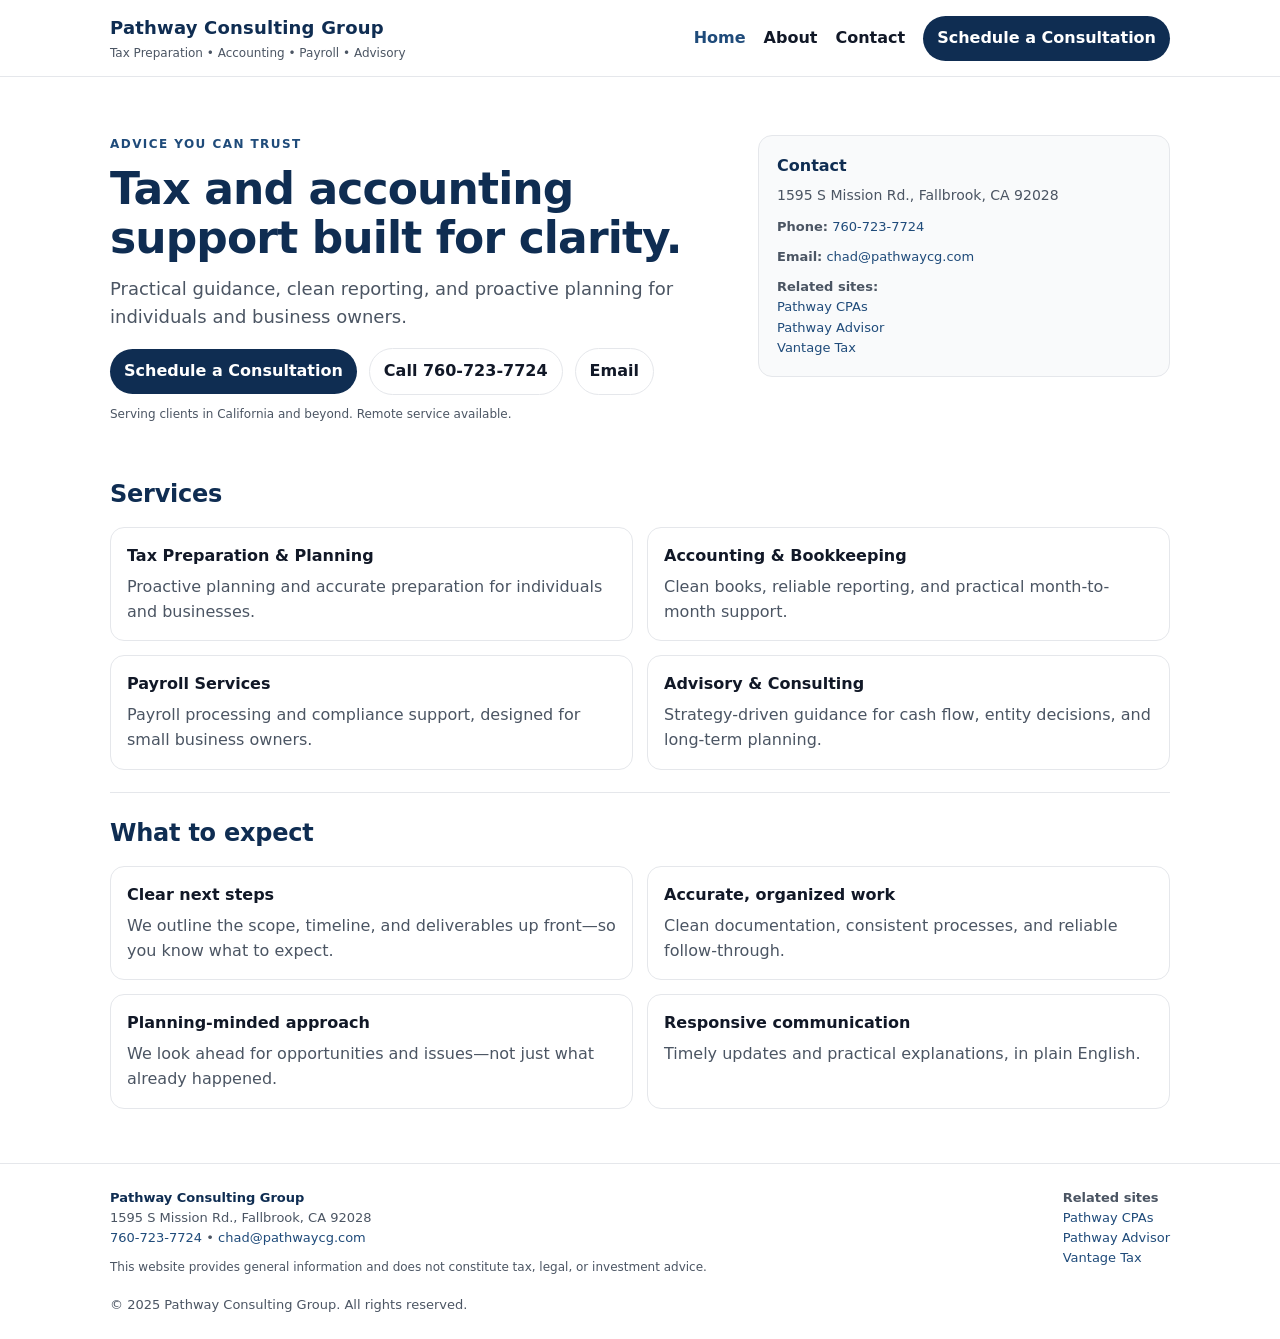
==== index.html @ caa166d0 "Add files via upload" ====
<!doctype html>
<html lang="en">
<head>
  <meta charset="utf-8">
  <meta name="viewport" content="width=device-width,initial-scale=1">
  <title>Pathway Consulting Group | Tax Preparation, Accounting, Payroll, Advisory</title>
  <meta name="description" content="Pathway Consulting Group provides tax preparation & planning, accounting & bookkeeping, payroll services, and advisory & consulting.">
  <link rel="stylesheet" href="css/styles.css">
</head>
<body>
<header>
  <div class="container">
    <div class="nav">
      <div class="brand">
        <div class="name">Pathway Consulting Group</div>
        <div class="tag">Tax Preparation • Accounting • Payroll • Advisory</div>
      </div>
      <nav class="navlinks" aria-label="Primary">
        <a href="index.html" class="active">Home</a>
        <a href="about.html" class="">About</a>
        <a href="contact.html" class="">Contact</a>
        <a class="pill" href="contact.html">Schedule a Consultation</a>
      </nav>
    </div>
  </div>
</header>
<main>
  <section class="hero">
    <div class="container">
      <div class="herogrid">
        <div>
          <div class="kicker">Advice you can trust</div>
          <h1>Tax and accounting support built for clarity.</h1>
          <p class="lede">
            Practical guidance, clean reporting, and proactive planning for individuals and business owners.
          </p>
          <div class="ctarow">
            <a class="pill" href="contact.html">Schedule a Consultation</a>
            <a class="secondary" href="tel:+17607237724">Call 760-723-7724</a>
            <a class="secondary" href="mailto:chad@pathwaycg.com">Email</a>
          </div>
          <div class="notice">Serving clients in California and beyond. Remote service available.</div>
        </div>
        <aside class="panel" aria-label="Contact summary">
          <h3>Contact</h3>
          <p class="small">1595 S Mission Rd., Fallbrook, CA 92028</p>
          <div class="row">
            <div class="small"><strong>Phone:</strong> <a href="tel:+17607237724">760-723-7724</a></div>
            <div class="small"><strong>Email:</strong> <a href="mailto:chad@pathwaycg.com">chad@pathwaycg.com</a></div>
            <div class="small"><strong>Related sites:</strong><br>
              <a href="https://www.pathwaycpas.com" target="_blank" rel="noopener noreferrer">Pathway CPAs</a><br><a href="https://www.pathway-advisor.com" target="_blank" rel="noopener noreferrer">Pathway Advisor</a><br><a href="https://www.vantedgetax.com" target="_blank" rel="noopener noreferrer">Vantage Tax</a>
            </div>
          </div>
        </aside>
      </div>
    </div>
  </section>

  <section class="section">
    <div class="container">
      <h2>Services</h2>
      <div class="grid">
        
        <div class="card">
          <h3>Tax Preparation & Planning</h3>
          <p>Proactive planning and accurate preparation for individuals and businesses.</p>
        </div>
        <div class="card">
          <h3>Accounting & Bookkeeping</h3>
          <p>Clean books, reliable reporting, and practical month-to-month support.</p>
        </div>
        <div class="card">
          <h3>Payroll Services</h3>
          <p>Payroll processing and compliance support, designed for small business owners.</p>
        </div>
        <div class="card">
          <h3>Advisory & Consulting</h3>
          <p>Strategy-driven guidance for cash flow, entity decisions, and long-term planning.</p>
        </div>
      </div>

      <div class="hr"></div>

      <h2>What to expect</h2>
      <div class="grid">
        <div class="card">
          <h3>Clear next steps</h3>
          <p>We outline the scope, timeline, and deliverables up front—so you know what to expect.</p>
        </div>
        <div class="card">
          <h3>Accurate, organized work</h3>
          <p>Clean documentation, consistent processes, and reliable follow-through.</p>
        </div>
        <div class="card">
          <h3>Planning-minded approach</h3>
          <p>We look ahead for opportunities and issues—not just what already happened.</p>
        </div>
        <div class="card">
          <h3>Responsive communication</h3>
          <p>Timely updates and practical explanations, in plain English.</p>
        </div>
      </div>
    </div>
  </section>
</main>
<footer class="footer">
  <div class="container">
    <div class="footergrid">
      <div>
        <div class="badge">Pathway Consulting Group</div><br>
        <span class="small">1595 S Mission Rd., Fallbrook, CA 92028</span><br>
        <span class="small"><a href="tel:+17607237724">760-723-7724</a> • <a href="mailto:chad@pathwaycg.com">chad@pathwaycg.com</a></span>
        <div class="notice">This website provides general information and does not constitute tax, legal, or investment advice.</div>
      </div>
      <div>
        <div class="small"><strong>Related sites</strong></div>
        <div class="small">
          <a href="https://www.pathwaycpas.com" target="_blank" rel="noopener noreferrer">Pathway CPAs</a><br><a href="https://www.pathway-advisor.com" target="_blank" rel="noopener noreferrer">Pathway Advisor</a><br><a href="https://www.vantedgetax.com" target="_blank" rel="noopener noreferrer">Vantage Tax</a>
        </div>
      </div>
      <div class="small">© 2025 Pathway Consulting Group. All rights reserved.</div>
    </div>
  </div>
</footer>
</body>
</html>
---- css/styles.css ----
:root{
  --bg:#ffffff;
  --ink:#111827;
  --muted:#4b5563;
  --line:#e5e7eb;
  --brand:#0f2d52; /* conservative navy */
  --brand2:#1f4b7a;
  --accent:#c79a2b; /* warm gold accent */
  --card:#f9fafb;
  --max:1100px;
  --radius:14px;
}
*{box-sizing:border-box}
html{scroll-behavior:smooth}
body{
  margin:0;
  font-family: ui-sans-serif, system-ui, -apple-system, Segoe UI, Roboto, Helvetica, Arial, "Apple Color Emoji","Segoe UI Emoji";
  color:var(--ink);
  background:var(--bg);
  line-height:1.55;
}
a{color:var(--brand2); text-decoration:none}
a:hover{text-decoration:underline}
.container{max-width:var(--max); margin:0 auto; padding:0 20px}
header{
  border-bottom:1px solid var(--line);
  background:#fff;
  position:sticky; top:0; z-index:50;
}
.nav{
  display:flex; align-items:center; justify-content:space-between;
  padding:14px 0;
  gap:12px;
}
.brand{
  display:flex; flex-direction:column; gap:2px;
}
.brand .name{
  font-weight:800; letter-spacing:.2px;
  color:var(--brand);
  font-size:18px;
}
.brand .tag{
  font-size:12px; color:var(--muted);
}
.navlinks{
  display:flex; gap:18px; align-items:center; flex-wrap:wrap;
  font-weight:600;
}
.navlinks a{color:var(--ink)}
.navlinks a.active{color:var(--brand2)}
.pill{
  display:inline-flex; align-items:center; gap:8px;
  background:var(--brand);
  color:#fff !important;
  padding:10px 14px;
  border-radius:999px;
  font-weight:700;
  white-space:nowrap;
}
.pill:hover{background:var(--brand2); text-decoration:none}
.hero{
  padding:58px 0 24px;
}
.herogrid{
  display:grid;
  grid-template-columns: 1.2fr .8fr;
  gap:30px;
  align-items:start;
}
.kicker{
  color:var(--brand2);
  font-weight:800;
  text-transform:uppercase;
  letter-spacing:.12em;
  font-size:12px;
}
h1{
  margin:10px 0 12px;
  font-size:44px;
  line-height:1.12;
  letter-spacing:-.02em;
  color:var(--brand);
}
.lede{
  font-size:18px;
  color:var(--muted);
  margin:0 0 18px;
}
.ctarow{
  display:flex; gap:12px; flex-wrap:wrap; align-items:center;
  margin-top:18px;
}
.secondary{
  display:inline-flex; align-items:center;
  padding:10px 14px;
  border-radius:999px;
  border:1px solid var(--line);
  font-weight:700;
  color:var(--ink);
  background:#fff;
}
.secondary:hover{border-color:#cbd5e1; text-decoration:none}
.panel{
  border:1px solid var(--line);
  border-radius:var(--radius);
  background:var(--card);
  padding:18px;
}
.panel h3{margin:0 0 6px; color:var(--brand); font-size:16px}
.panel p{margin:0; color:var(--muted); font-size:14px}
.panel .row{display:flex; flex-direction:column; gap:10px; margin-top:10px}
.small{font-size:13px; color:var(--muted)}
.section{
  padding:28px 0 54px;
}
.section h2{
  margin:0 0 14px;
  font-size:24px;
  color:var(--brand);
  letter-spacing:-.01em;
}
.grid{
  display:grid;
  grid-template-columns: repeat(2, minmax(0,1fr));
  gap:14px;
}
.card{
  border:1px solid var(--line);
  border-radius:var(--radius);
  padding:16px;
  background:#fff;
}
.card h3{margin:0 0 6px; font-size:16px}
.card p{margin:0; color:var(--muted)}
.hr{height:1px; background:var(--line); margin:22px 0}
.footer{
  border-top:1px solid var(--line);
  padding:24px 0;
  color:var(--muted);
  font-size:13px;
}
.footergrid{
  display:flex;
  gap:18px;
  align-items:flex-start;
  justify-content:space-between;
  flex-wrap:wrap;
}
.badge{
  display:inline-block;
  font-weight:800;
  color:var(--brand);
}
.list{margin:8px 0 0; padding-left:18px; color:var(--muted)}
.notice{
  font-size:12px; color:var(--muted);
  margin-top:10px;
}
.form{
  display:grid;
  gap:10px;
  margin-top:12px;
}
input, textarea{
  width:100%;
  padding:12px 12px;
  border:1px solid var(--line);
  border-radius:12px;
  font:inherit;
}
textarea{min-height:120px; resize:vertical}
button{
  appearance:none;
  border:0;
  border-radius:999px;
  padding:12px 16px;
  font-weight:800;
  background:var(--brand);
  color:#fff;
  cursor:pointer;
}
button:hover{background:var(--brand2)}
/* Responsive */
@media (max-width: 860px){
  .herogrid{grid-template-columns:1fr}
  h1{font-size:36px}
  .grid{grid-template-columns:1fr}
}
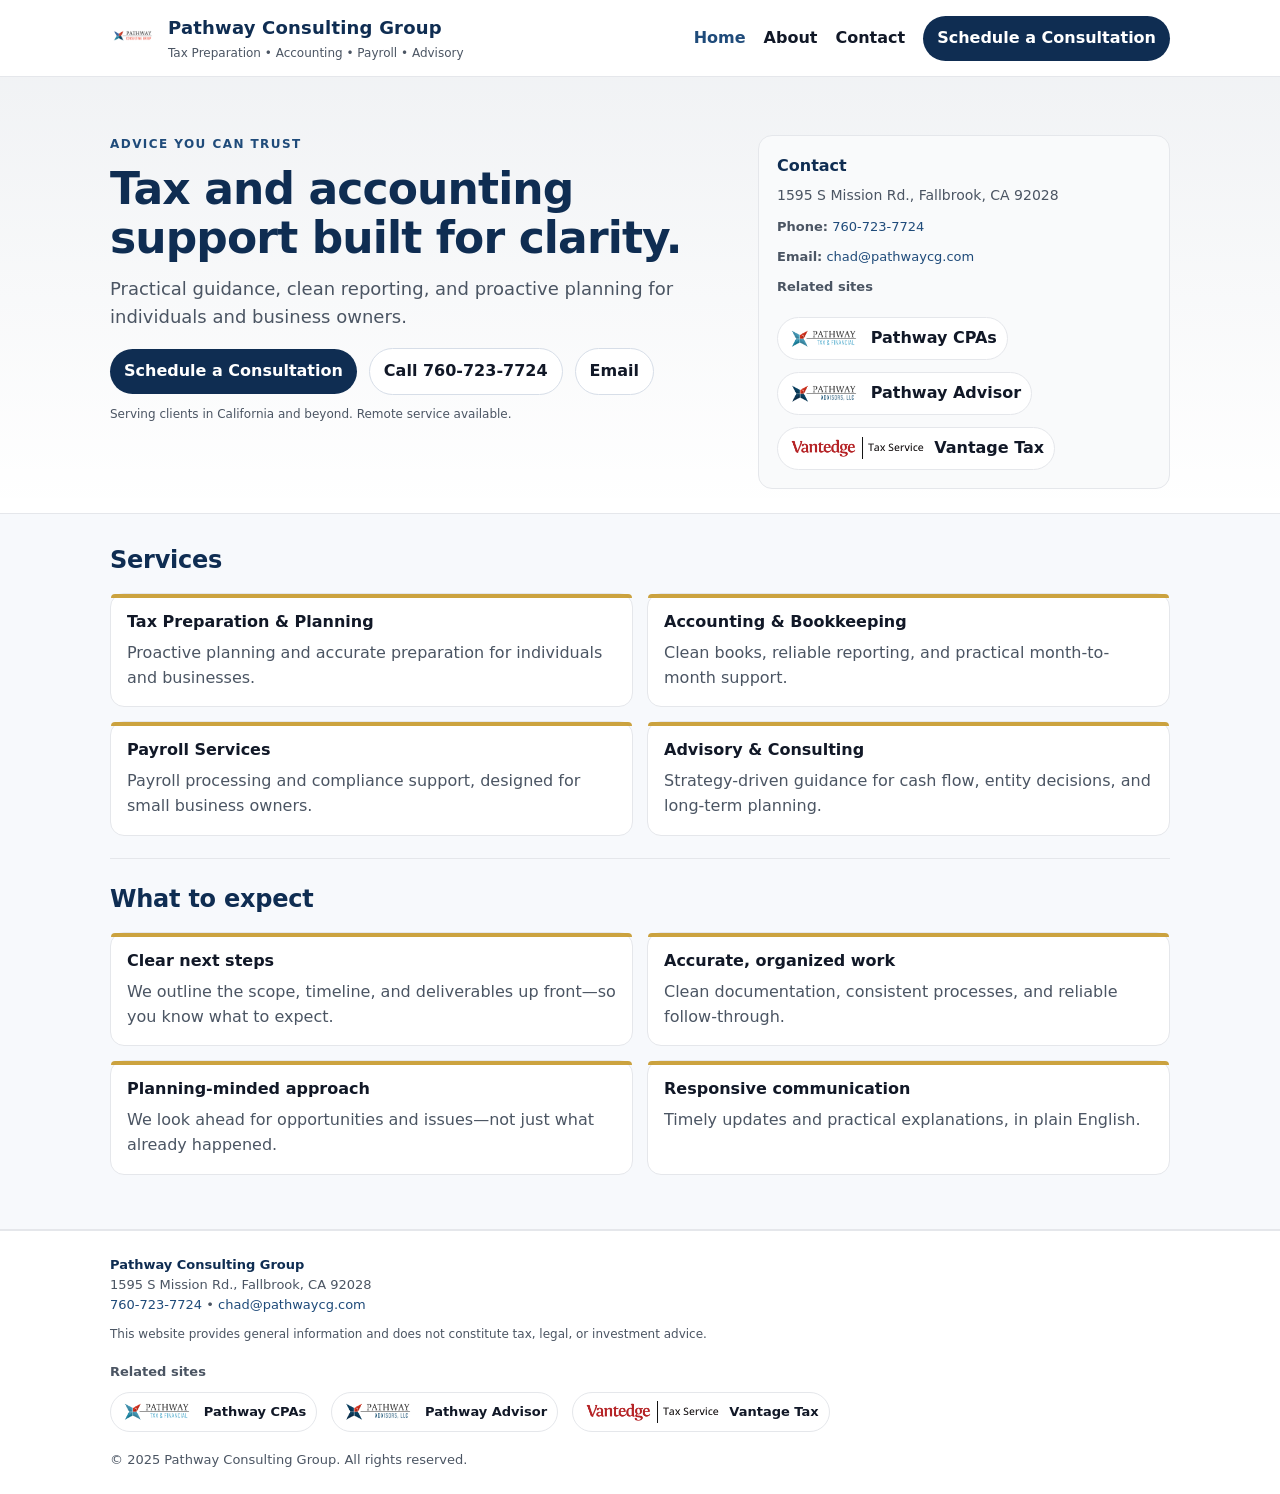
==== commit 73120783: "Add files via upload" ====
--- a/index.html
+++ b/index.html
@@ -4,6 +4,7 @@
   <meta charset="utf-8">
   <meta name="viewport" content="width=device-width,initial-scale=1">
   <title>Pathway Consulting Group | Tax Preparation, Accounting, Payroll, Advisory</title>
+  <link rel="icon" href="favicon.ico">
   <meta name="description" content="Pathway Consulting Group provides tax preparation & planning, accounting & bookkeeping, payroll services, and advisory & consulting.">
   <link rel="stylesheet" href="css/styles.css">
 </head>
@@ -11,10 +12,7 @@
 <header>
   <div class="container">
     <div class="nav">
-      <div class="brand">
-        <div class="name">Pathway Consulting Group</div>
-        <div class="tag">Tax Preparation • Accounting • Payroll • Advisory</div>
-      </div>
+      <div class="brandline"><img class="brandlogo" src="images/pathwaycg-logo.png" alt="Pathway Consulting Group logo"><div class="brand"><div class="name">Pathway Consulting Group</div><div class="tag">Tax Preparation • Accounting • Payroll • Advisory</div></div></div>
       <nav class="navlinks" aria-label="Primary">
         <a href="index.html" class="active">Home</a>
         <a href="about.html" class="">About</a>
@@ -47,16 +45,28 @@
           <div class="row">
             <div class="small"><strong>Phone:</strong> <a href="tel:+17607237724">760-723-7724</a></div>
             <div class="small"><strong>Email:</strong> <a href="mailto:chad@pathwaycg.com">chad@pathwaycg.com</a></div>
-            <div class="small"><strong>Related sites:</strong><br>
-              <a href="https://www.pathwaycpas.com" target="_blank" rel="noopener noreferrer">Pathway CPAs</a><br><a href="https://www.pathway-advisor.com" target="_blank" rel="noopener noreferrer">Pathway Advisor</a><br><a href="https://www.vantedgetax.com" target="_blank" rel="noopener noreferrer">Vantage Tax</a>
-            </div>
+            <div class="small"><strong>Related sites</strong></div>
+<div class="related" aria-label="Related sites">
+  <a href="https://www.pathwaycpas.com" target="_blank" rel="noopener noreferrer">
+    <img src="images/pathway-tax-financial.png" alt="Pathway Tax &amp; Financial">
+    <span>Pathway CPAs</span>
+  </a>
+  <a href="https://www.pathway-advisor.com" target="_blank" rel="noopener noreferrer">
+    <img src="images/pathway-advisors.png" alt="Pathway Advisors, LLC">
+    <span>Pathway Advisor</span>
+  </a>
+  <a href="https://www.vantedgetax.com" target="_blank" rel="noopener noreferrer">
+    <img src="images/vantage-tax.png" alt="Vantage Tax">
+    <span>Vantage Tax</span>
+  </a>
+</div>
           </div>
         </aside>
       </div>
     </div>
   </section>
 
-  <section class="section">
+  <section class="section alt">
     <div class="container">
       <h2>Services</h2>
       <div class="grid">
@@ -114,9 +124,20 @@
       </div>
       <div>
         <div class="small"><strong>Related sites</strong></div>
-        <div class="small">
-          <a href="https://www.pathwaycpas.com" target="_blank" rel="noopener noreferrer">Pathway CPAs</a><br><a href="https://www.pathway-advisor.com" target="_blank" rel="noopener noreferrer">Pathway Advisor</a><br><a href="https://www.vantedgetax.com" target="_blank" rel="noopener noreferrer">Vantage Tax</a>
-        </div>
+<div class="related" aria-label="Related sites">
+  <a href="https://www.pathwaycpas.com" target="_blank" rel="noopener noreferrer">
+    <img src="images/pathway-tax-financial.png" alt="Pathway Tax &amp; Financial">
+    <span>Pathway CPAs</span>
+  </a>
+  <a href="https://www.pathway-advisor.com" target="_blank" rel="noopener noreferrer">
+    <img src="images/pathway-advisors.png" alt="Pathway Advisors, LLC">
+    <span>Pathway Advisor</span>
+  </a>
+  <a href="https://www.vantedgetax.com" target="_blank" rel="noopener noreferrer">
+    <img src="images/vantage-tax.png" alt="Vantage Tax">
+    <span>Vantage Tax</span>
+  </a>
+</div>
       </div>
       <div class="small">© 2025 Pathway Consulting Group. All rights reserved.</div>
     </div>
--- a/css/styles.css
+++ b/css/styles.css
@@ -187,3 +187,75 @@
   h1{font-size:36px}
   .grid{grid-template-columns:1fr}
 }
+
+/* ---- Visual upgrades: logo + subtle color accents ---- */
+.brandline{
+  display:flex;
+  align-items:center;
+  gap:12px;
+}
+.brandlogo{
+  width:46px;
+  height:auto;
+  display:block;
+}
+@media (max-width:860px){
+  .brandlogo{width:40px}
+}
+.hero{
+  background: linear-gradient(180deg, rgba(15,45,82,0.06), rgba(255,255,255,0));
+}
+.section.alt{
+  background: #f7f9fc;
+  border-top: 1px solid var(--line);
+  border-bottom: 1px solid var(--line);
+}
+.card{
+  position:relative;
+}
+.card::before{
+  content:"";
+  position:absolute;
+  top:0; left:0; right:0;
+  height:4px;
+  border-top-left-radius: var(--radius);
+  border-top-right-radius: var(--radius);
+  background: rgba(199,154,43,0.9); /* gold accent */
+}
+.secondary{
+  border-color:#d7dee8;
+}
+.secondary:hover{
+  border-color:#b9c7da;
+}
+
+/* Related-site logo links */
+.related{
+  display:flex;
+  flex-wrap:wrap;
+  gap:12px 14px;
+  margin-top:10px;
+}
+.related a{
+  display:inline-flex;
+  align-items:center;
+  gap:10px;
+  padding:8px 10px;
+  border:1px solid var(--line);
+  border-radius:999px;
+  background:#fff;
+  font-weight:700;
+  color:var(--ink);
+}
+.related a:hover{
+  border-color:#b9c7da;
+  text-decoration:none;
+}
+.related img{
+  height:22px;
+  width:auto;
+  display:block;
+}
+@media (max-width:860px){
+  .related img{height:20px}
+}
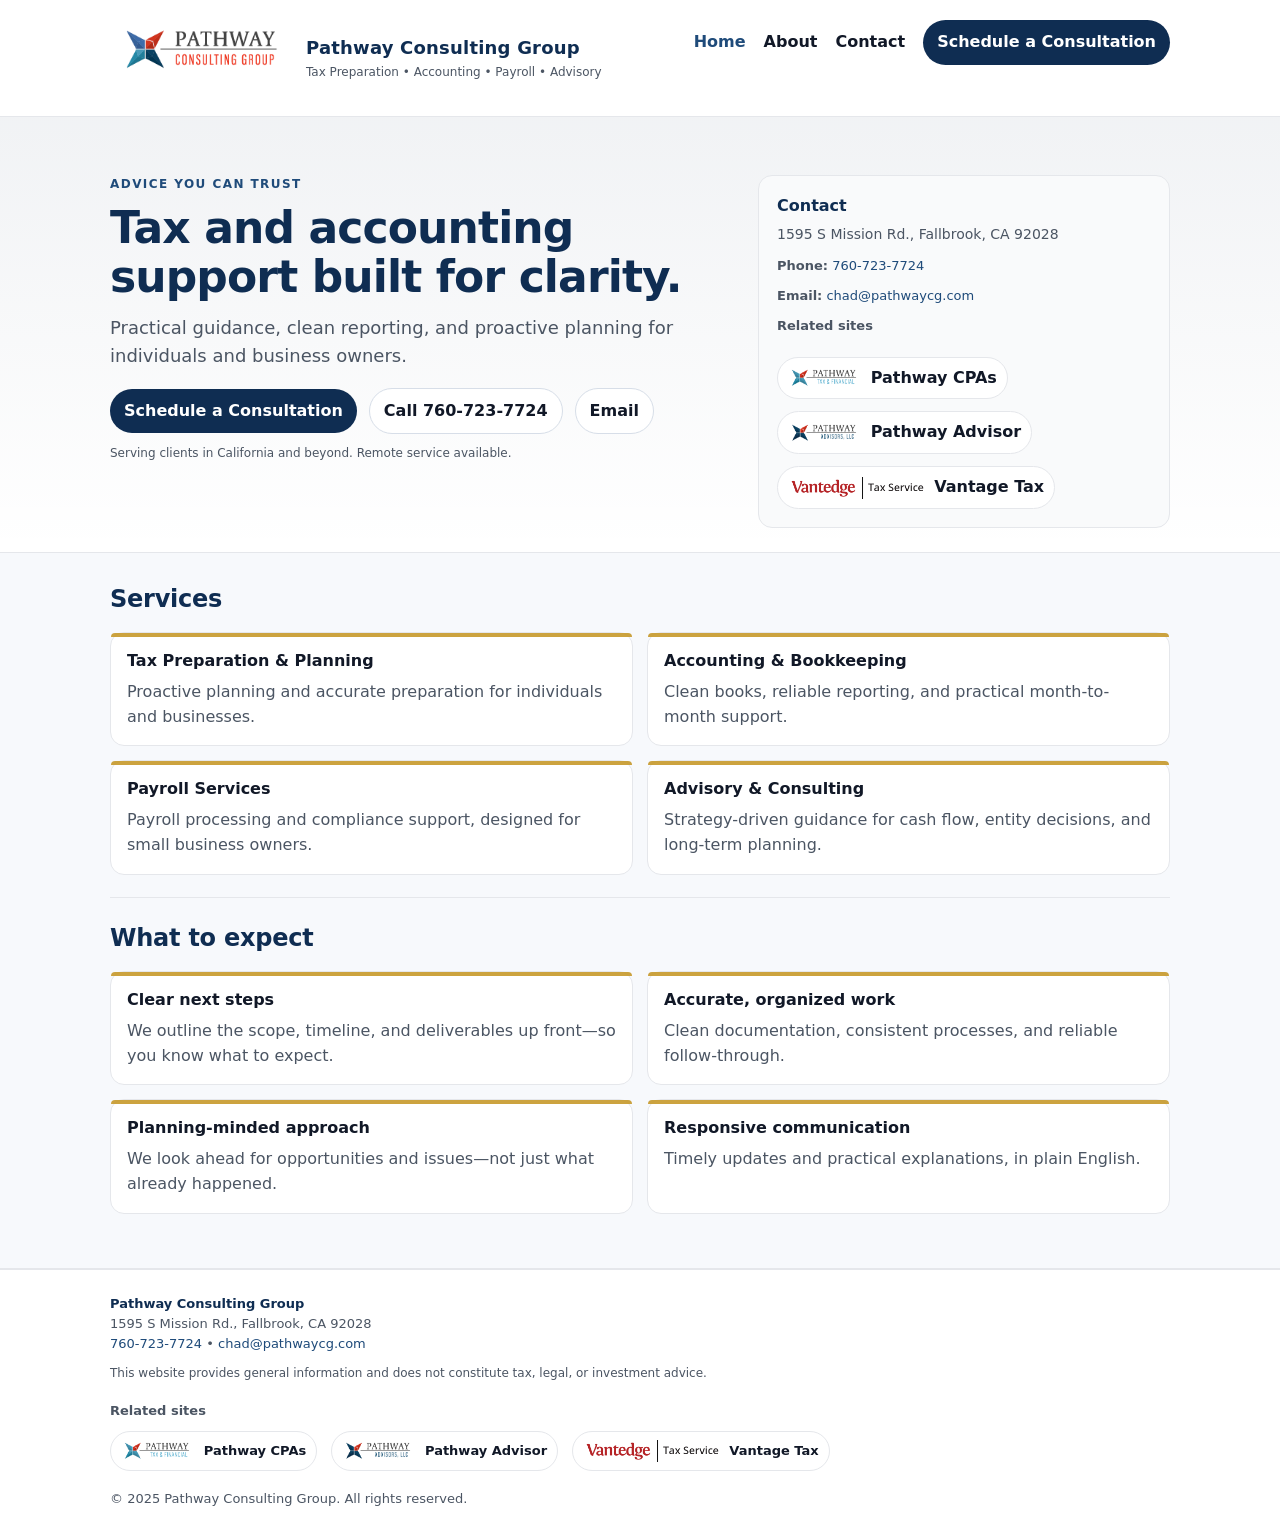
==== commit 7d14e2bf: "Add files via upload" ====
--- a/index.html
+++ b/index.html
@@ -3,10 +3,49 @@
 <head>
   <meta charset="utf-8">
   <meta name="viewport" content="width=device-width,initial-scale=1">
-  <title>Pathway Consulting Group | Tax Preparation, Accounting, Payroll, Advisory</title>
+  <title>Pathway Consulting Group | Tax Preparation, Accounting & Payroll | Fallbrook, CA</title>
   <link rel="icon" href="favicon.ico">
-  <meta name="description" content="Pathway Consulting Group provides tax preparation & planning, accounting & bookkeeping, payroll services, and advisory & consulting.">
+  <meta name="description" content="Tax preparation and planning, accounting and bookkeeping, payroll services, and advisory consulting from Pathway Consulting Group in Fallbrook, CA. Remote service available.">
   <link rel="stylesheet" href="css/styles.css">
+
+  <link rel="canonical" href="https://pathwaycg.com/">
+  <meta name="robots" content="index,follow">
+  <meta property="og:site_name" content="Pathway Consulting Group">
+  <meta property="og:type" content="website">
+  <meta property="og:title" content="Pathway Consulting Group | Tax Preparation, Accounting & Payroll | Fallbrook, CA">
+  <meta property="og:description" content="Tax preparation and planning, accounting and bookkeeping, payroll services, and advisory consulting from Pathway Consulting Group in Fallbrook, CA. Remote service available.">
+  <meta property="og:url" content="https://pathwaycg.com/">
+  <meta property="og:image" content="https://pathwaycg.com/images/pathwaycg-logo.png">
+  <meta name="twitter:card" content="summary_large_image">
+
+  <script type="application/ld+json">
+{
+  "@context": "https://schema.org",
+  "@type": "AccountingService",
+  "name": "Pathway Consulting Group",
+  "url": "https://pathwaycg.com",
+  "telephone": "760-723-7724",
+  "address": {
+    "@type": "PostalAddress",
+    "streetAddress": "1595 S Mission Rd.",
+    "addressLocality": "Fallbrook",
+    "addressRegion": "CA",
+    "postalCode": "92028",
+    "addressCountry": "US"
+  },
+  "image": "https://pathwaycg.com/images/pathwaycg-logo.png",
+  "areaServed": [
+    "California",
+    "United States"
+  ],
+  "serviceType": [
+    "Tax Preparation & Planning",
+    "Accounting & Bookkeeping",
+    "Payroll Services",
+    "Advisory & Consulting"
+  ]
+}
+  </script>
 </head>
 <body>
 <header>
--- a/css/styles.css
+++ b/css/styles.css
@@ -195,12 +195,12 @@
   gap:12px;
 }
 .brandlogo{
-  width:46px;
+  width:184px;
   height:auto;
   display:block;
 }
 @media (max-width:860px){
-  .brandlogo{width:40px}
+  .brandlogo{width:120px}
 }
 .hero{
   background: linear-gradient(180deg, rgba(15,45,82,0.06), rgba(255,255,255,0));
@@ -259,3 +259,14 @@
 @media (max-width:860px){
   .related img{height:20px}
 }
+
+/* Header accommodates larger logo */
+.nav{
+  align-items:flex-start;
+}
+.navlinks{
+  padding-top:6px;
+}
+@media (max-width:860px){
+  .navlinks{padding-top:10px}
+}
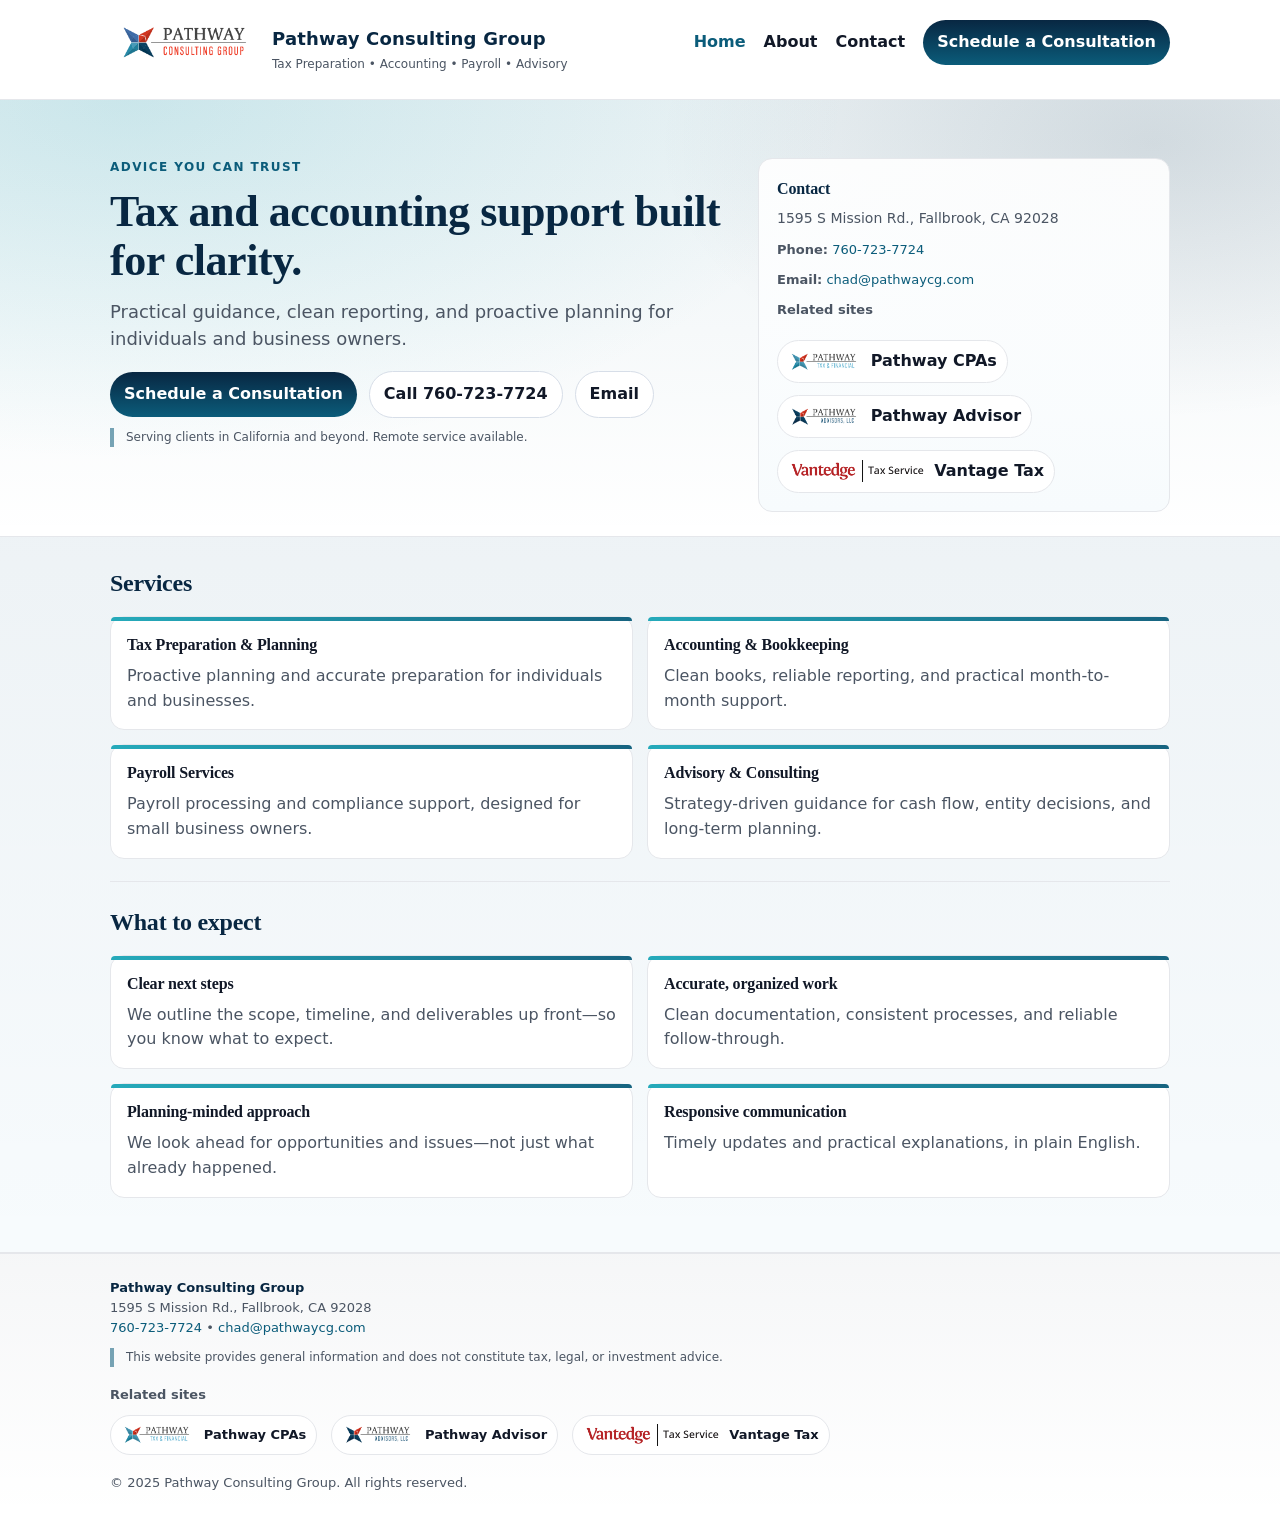
==== commit 276ce0f1: "Add files via upload" ====
--- a/index.html
+++ b/index.html
@@ -5,7 +5,7 @@
   <meta name="viewport" content="width=device-width,initial-scale=1">
   <title>Pathway Consulting Group | Tax Preparation, Accounting & Payroll | Fallbrook, CA</title>
   <link rel="icon" href="favicon.ico">
-  <meta name="description" content="Tax preparation and planning, accounting and bookkeeping, payroll services, and advisory consulting from Pathway Consulting Group in Fallbrook, CA. Remote service available.">
+  <meta name="description" content="Pathway Consulting Group provides tax preparation and planning, accounting and bookkeeping, payroll services, and advisory consulting in Fallbrook, CA. Remote service available.">
   <link rel="stylesheet" href="css/styles.css">
 
   <link rel="canonical" href="https://pathwaycg.com/">
--- a/css/styles.css
+++ b/css/styles.css
@@ -3,9 +3,9 @@
   --ink:#111827;
   --muted:#4b5563;
   --line:#e5e7eb;
-  --brand:#0f2d52; /* conservative navy */
-  --brand2:#1f4b7a;
-  --accent:#c79a2b; /* warm gold accent */
+  --brand:#082742; /* deep ocean navy */
+  --brand2:#0b5c7a; /* ocean teal */
+  --accent:#1aa6b7; /* sea accent */
   --card:#f9fafb;
   --max:1100px;
   --radius:14px;
@@ -195,12 +195,12 @@
   gap:12px;
 }
 .brandlogo{
-  width:184px;
+  width:150px;
   height:auto;
   display:block;
 }
 @media (max-width:860px){
-  .brandlogo{width:120px}
+  .brandlogo{width:110px}
 }
 .hero{
   background: linear-gradient(180deg, rgba(15,45,82,0.06), rgba(255,255,255,0));
@@ -270,3 +270,41 @@
 @media (max-width:860px){
   .navlinks{padding-top:10px}
 }
+
+/* ---- Formal + ocean theme enhancements ---- */
+h1,h2,h3{
+  font-family: ui-serif, Georgia, "Times New Roman", Times, serif;
+  letter-spacing:-0.01em;
+}
+.pill{
+  background: linear-gradient(180deg, var(--brand), var(--brand2));
+}
+.pill:hover{
+  filter: brightness(1.05);
+}
+.hero{
+  background:
+    radial-gradient(1200px 600px at 10% 0%, rgba(26,166,183,0.16), rgba(255,255,255,0) 60%),
+    radial-gradient(900px 500px at 90% 10%, rgba(8,39,66,0.12), rgba(255,255,255,0) 55%),
+    linear-gradient(180deg, rgba(11,92,122,0.08), rgba(255,255,255,0));
+}
+.section.alt{
+  background:
+    linear-gradient(180deg, rgba(8,39,66,0.04), rgba(255,255,255,0)),
+    #f7fbfd;
+}
+.card::before{
+  background: linear-gradient(90deg, rgba(26,166,183,0.95), rgba(11,92,122,0.95));
+}
+.panel{
+  background:
+    linear-gradient(180deg, rgba(255,255,255,0.9), rgba(247,251,253,1));
+}
+.notice{
+  border-left:4px solid rgba(11,92,122,0.55);
+  padding-left:12px;
+}
+.footer{
+  background:
+    linear-gradient(180deg, rgba(8,39,66,0.04), rgba(255,255,255,0));
+}
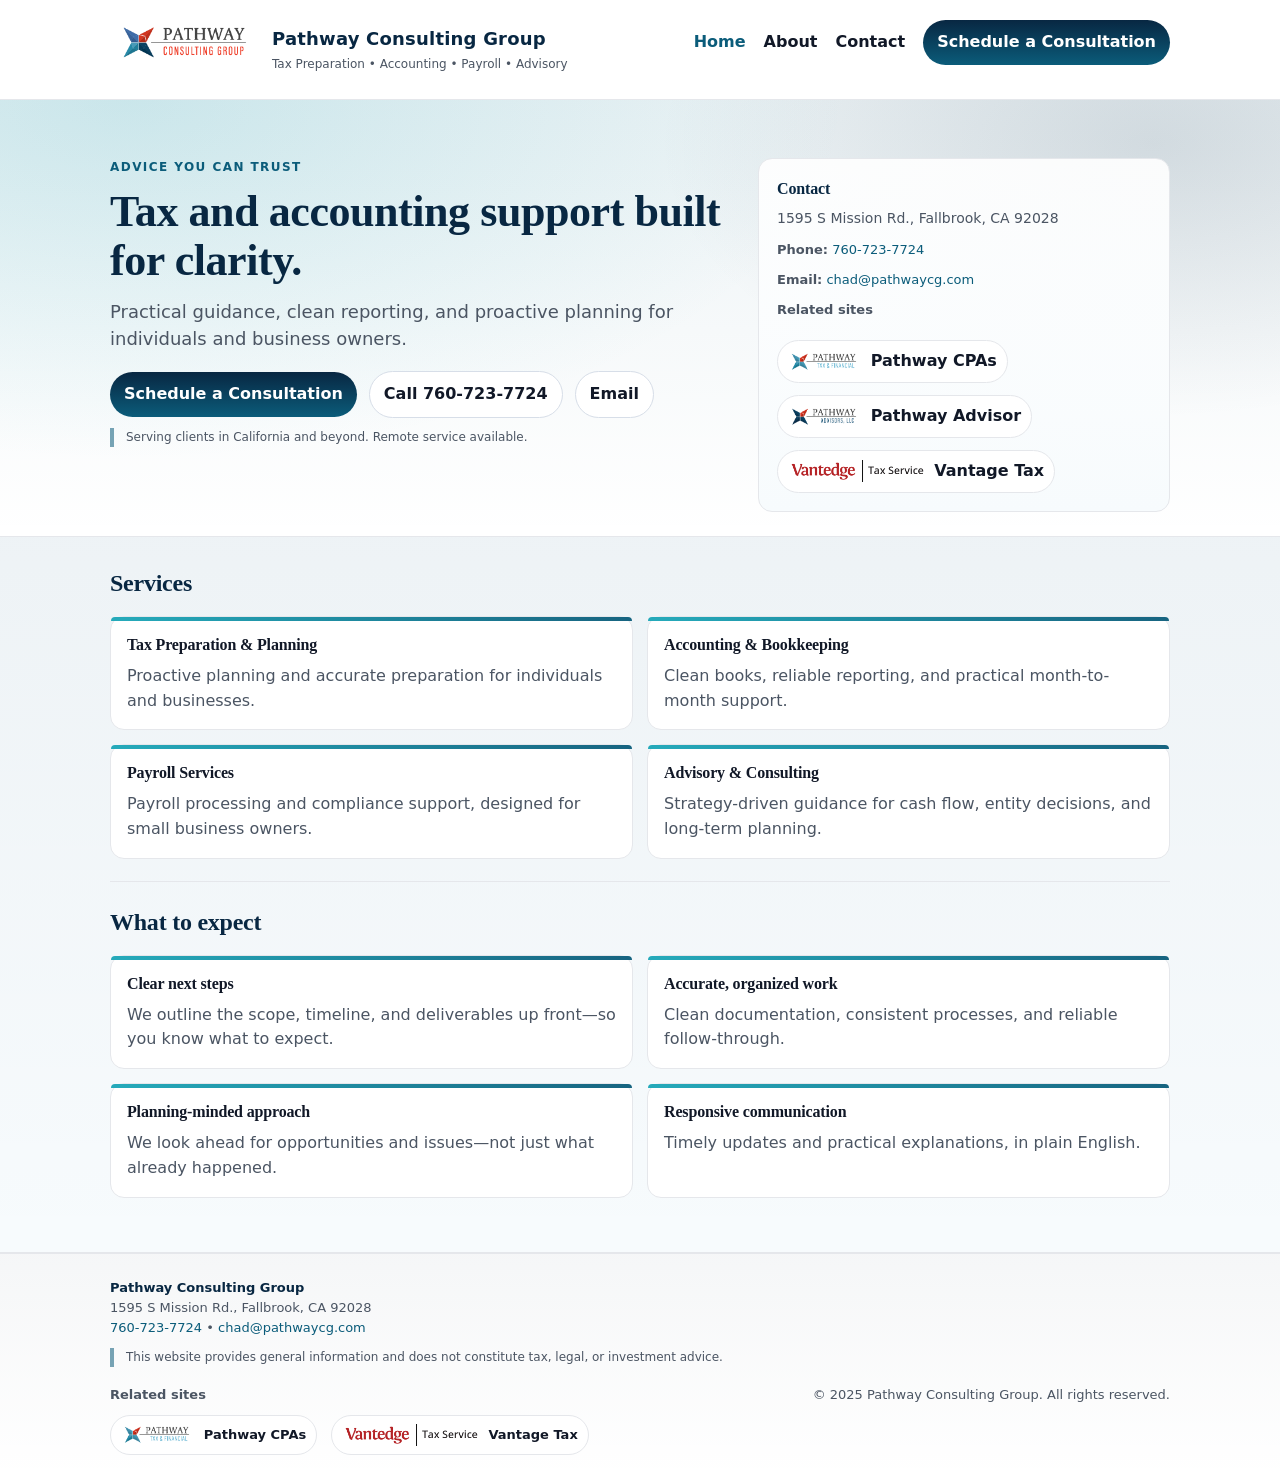
==== commit 5f6f164e: "Update index.html" ====
--- a/index.html
+++ b/index.html
@@ -163,15 +163,13 @@
       </div>
       <div>
         <div class="small"><strong>Related sites</strong></div>
+        
 <div class="related" aria-label="Related sites">
   <a href="https://www.pathwaycpas.com" target="_blank" rel="noopener noreferrer">
     <img src="images/pathway-tax-financial.png" alt="Pathway Tax &amp; Financial">
     <span>Pathway CPAs</span>
   </a>
-  <a href="https://www.pathway-advisor.com" target="_blank" rel="noopener noreferrer">
-    <img src="images/pathway-advisors.png" alt="Pathway Advisors, LLC">
-    <span>Pathway Advisor</span>
-  </a>
+  
   <a href="https://www.vantedgetax.com" target="_blank" rel="noopener noreferrer">
     <img src="images/vantage-tax.png" alt="Vantage Tax">
     <span>Vantage Tax</span>
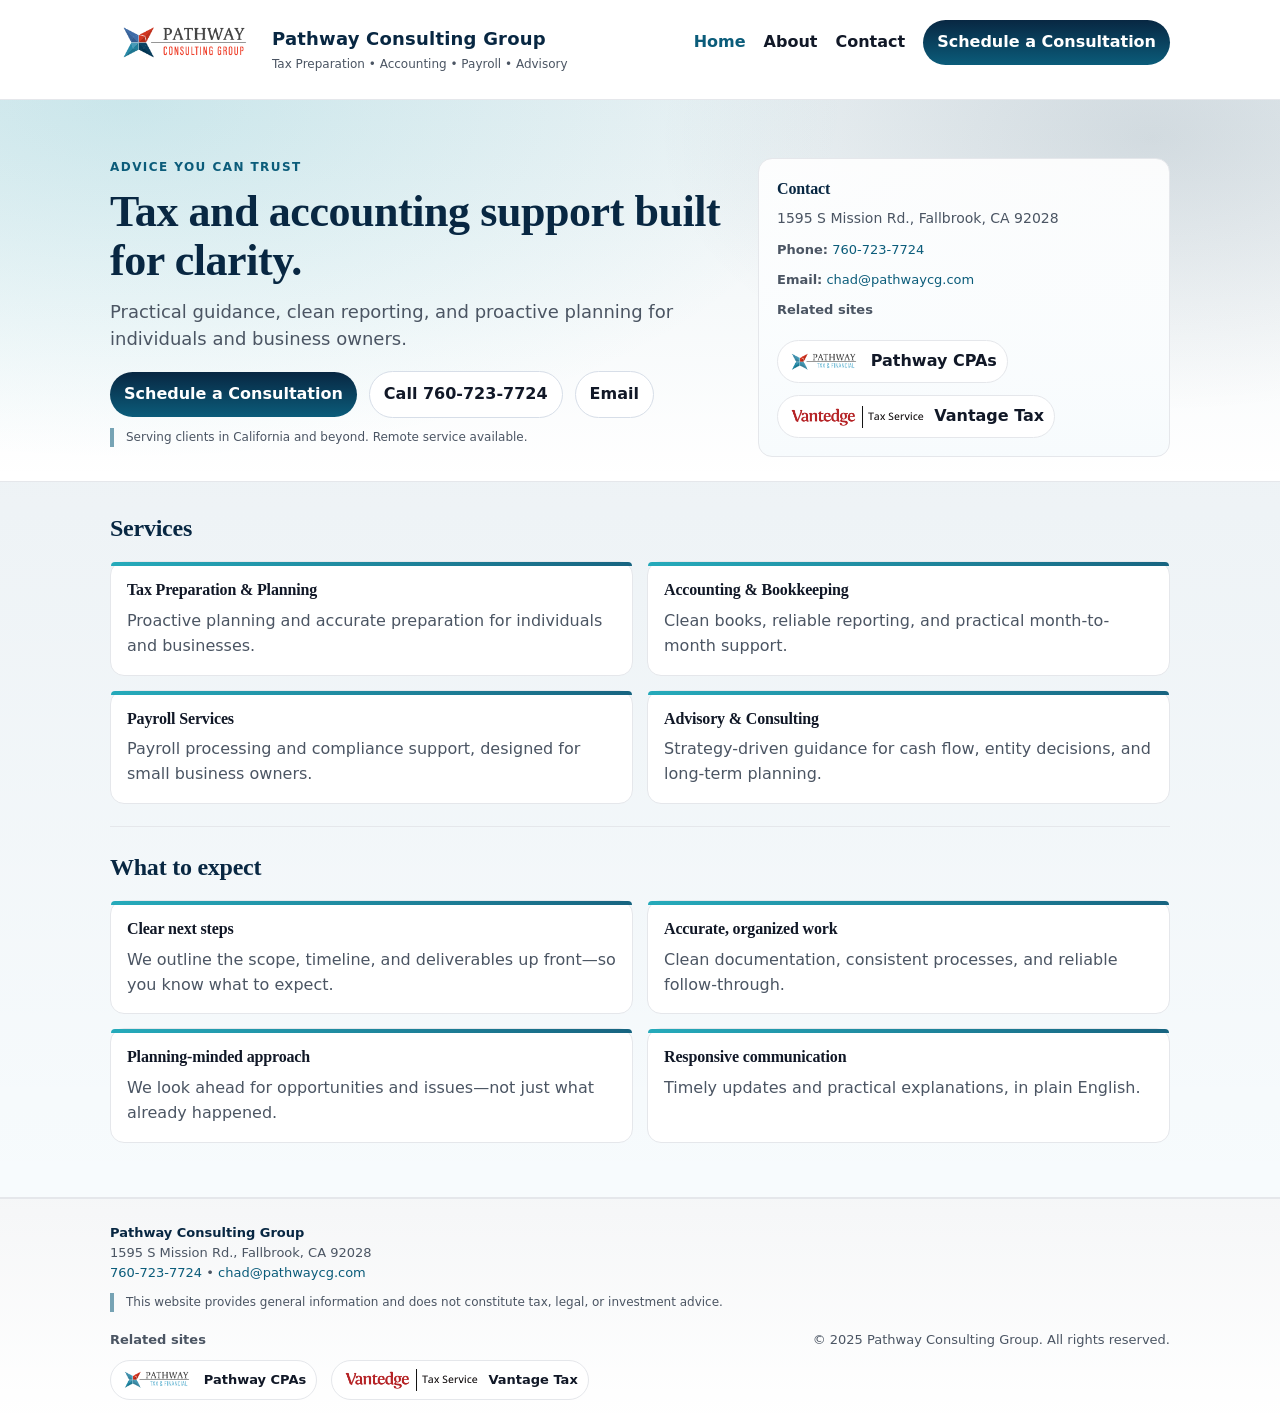
==== commit fff38891: "Update index.html" ====
--- a/index.html
+++ b/index.html
@@ -90,10 +90,7 @@
     <img src="images/pathway-tax-financial.png" alt="Pathway Tax &amp; Financial">
     <span>Pathway CPAs</span>
   </a>
-  <a href="https://www.pathway-advisor.com" target="_blank" rel="noopener noreferrer">
-    <img src="images/pathway-advisors.png" alt="Pathway Advisors, LLC">
-    <span>Pathway Advisor</span>
-  </a>
+
   <a href="https://www.vantedgetax.com" target="_blank" rel="noopener noreferrer">
     <img src="images/vantage-tax.png" alt="Vantage Tax">
     <span>Vantage Tax</span>
